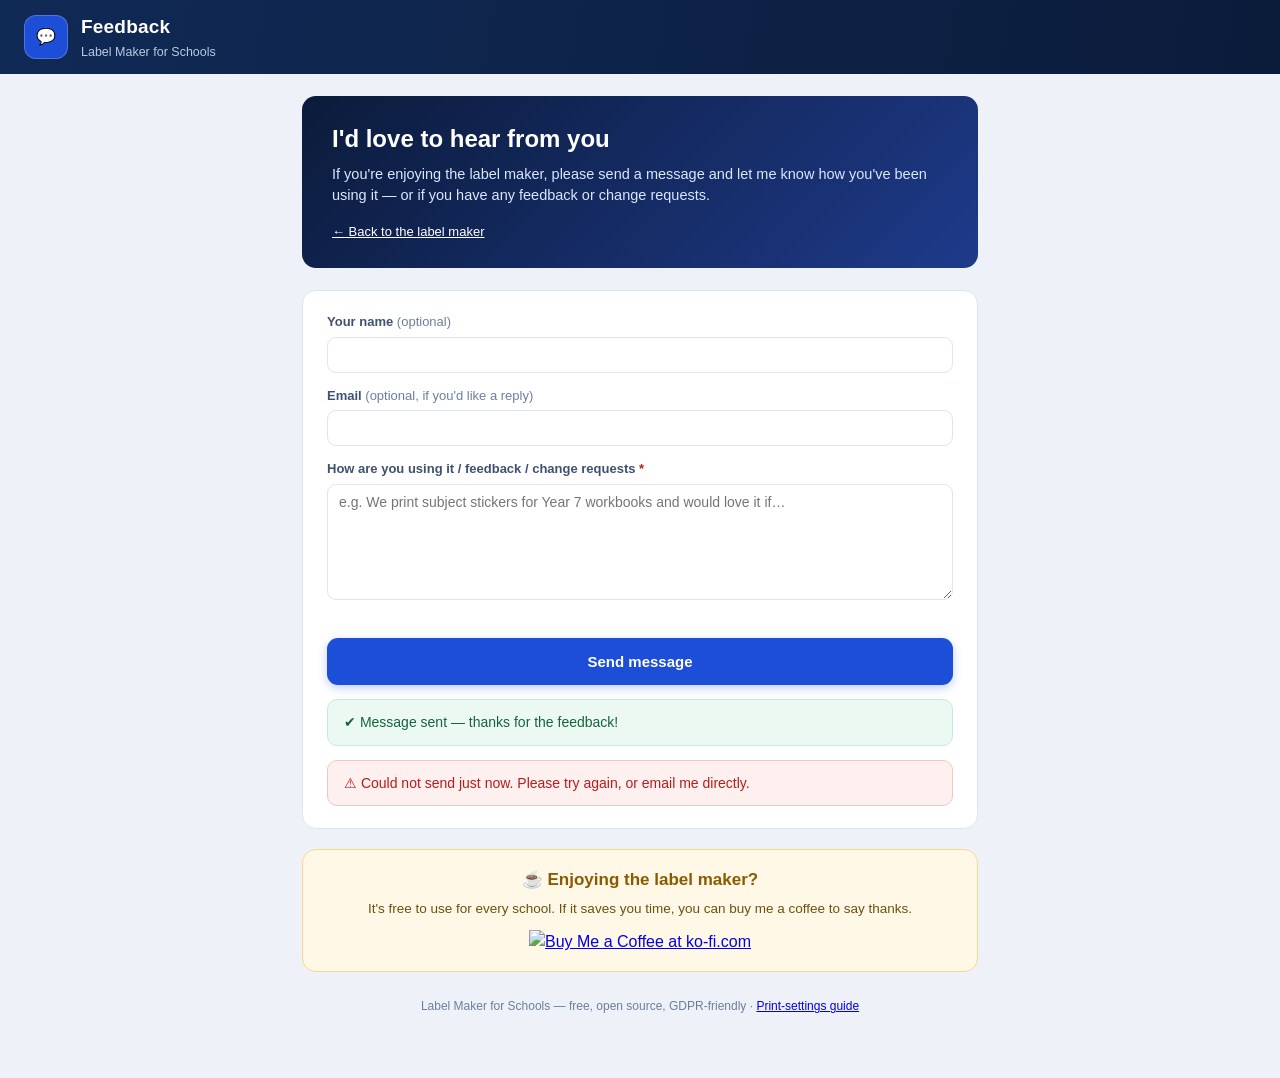
==== feedback.html @ dceca5a8 "Add logo size option, feedback page with ko-fi support and header links" ====
<!DOCTYPE html>
<html lang="en">
<head>
<meta charset="UTF-8">
<meta name="viewport" content="width=device-width, initial-scale=1.0">
<title>Feedback — Label Maker for Schools</title>
<meta name="description" content="Send feedback or change requests for the Label Maker for Schools.">
<link rel="stylesheet" href="styles.css?v=9">
<link rel="icon" href="data:image/svg+xml,<svg xmlns='http://www.w3.org/2000/svg' viewBox='0 0 100 100'><text y='.9em' font-size='90'>💬</text></svg>">

<style>
  .fb-main { max-width: 720px; margin: 22px auto; padding: 0 22px 40px; }
  .fb-hero {
    background: linear-gradient(135deg, #0b1b3a, #1e3a8a);
    color: #fff; border-radius: 14px; padding: 26px 30px; margin-bottom: 22px;
  }
  .fb-hero h2 { margin: 0 0 8px; font-size: 24px; }
  .fb-hero p { margin: 4px 0; color: #dbe6ff; font-size: 14.5px; }
  .fb-hero .back-link { display: inline-block; margin-top: 12px; color: #fff; font-size: 13px; }
  .card { background: #fff; border: 1px solid var(--border); border-radius: 14px; padding: 22px 24px; }
  .field { margin-bottom: 14px; }
  .field label { display: block; font-size: 13px; font-weight: 600; color: var(--body); margin-bottom: 5px; }
  .field .opt { font-weight: 400; color: var(--muted); }
  .field input, .field textarea {
    width: 100%; box-sizing: border-box; padding: 9px 11px;
    border: 1px solid var(--border); border-radius: 9px;
    font-size: 14px; font-family: inherit; color: var(--ink); background: #fff;
  }
  .field input:focus, .field textarea:focus { outline: 2px solid rgba(29,78,216,.25); outline-offset: 1px; }
  .fb-status { display: none; margin-top: 14px; padding: 12px 16px; border-radius: 10px; font-size: 14px; }
  .fb-status.ok { display: block; background: #ecf9f3; border: 1px solid #c2ecdb; color: #14653e; }
  .fb-status.err { display: block; background: #fdf0ee; border: 1px solid #f3c6c0; color: #b91c1c; }
  .coffee-box {
    margin-top: 20px; padding: 18px 24px; border: 1px solid #f5d98b;
    background: #fff8e6; border-radius: 14px; text-align: center;
  }
  .coffee-box h3 { margin: 0 0 6px; font-size: 17px; color: #8a5a00; }
  .coffee-box p { margin: 0 0 12px; font-size: 13.5px; color: #6b5010; }
  .fb-footer { margin-top: 26px; font-size: 12px; color: var(--muted); text-align: center; }
</style>
</head>
<body>

<header class="app-header">
  <div class="header-inner">
    <div class="brand">
      <span class="brand-mark">💬</span>
      <div class="brand-text">
        <h1 class="brand-title">Feedback</h1>
        <p class="brand-sub">Label Maker for Schools</p>
      </div>
    </div>
  </div>
</header>

<main class="fb-main">
  <div class="fb-hero">
    <h2>I'd love to hear from you</h2>
    <p>If you're enjoying the label maker, please send a message and let me know how you've been using it — or if you have any feedback or change requests.</p>
    <a class="back-link" href="index.html">← Back to the label maker</a>
  </div>

  <div class="card">
    <form id="feedbackForm" action="https://formspree.io/f/meaolzeb" method="POST">
      <input type="hidden" name="_subject" value="Label Maker feedback">
      <input type="text" name="_gotcha" style="display:none" tabindex="-1" autocomplete="off" aria-hidden="true">

      <div class="field">
        <label for="fbName">Your name <span class="opt">(optional)</span></label>
        <input type="text" id="fbName" name="name" maxlength="100" autocomplete="name">
      </div>
      <div class="field">
        <label for="fbEmail">Email <span class="opt">(optional, if you'd like a reply)</span></label>
        <input type="email" id="fbEmail" name="_replyto" maxlength="120" autocomplete="email">
      </div>
      <div class="field">
        <label for="fbMsg">How are you using it / feedback / change requests <span style="color:#b91c1c">*</span></label>
        <textarea id="fbMsg" name="message" rows="6" required maxlength="3000" placeholder="e.g. We print subject stickers for Year 7 workbooks and would love it if…"></textarea>
      </div>

      <button type="submit" class="btn-primary" style="width:100%">Send message</button>
      <div class="fb-status ok" id="fbOk">✔ Message sent — thanks for the feedback!</div>
      <div class="fb-status err" id="fbErr">⚠ Could not send just now. Please try again, or email me directly.</div>
    </form>
  </div>

  <!-- Coffee button -->
  <div class="coffee-box" id="coffeeBox">
    <h3>☕ Enjoying the label maker?</h3>
    <p>It's free to use for every school. If it saves you time, you can buy me a coffee to say thanks.</p>
    <a href="https://ko-fi.com/Q2K727N8IU" target="_blank" rel="noopener"><img height="36" style="border:0px;height:36px;" src="https://storage.ko-fi.com/cdn/kofi6.png?v=6" border="0" alt="Buy Me a Coffee at ko-fi.com"></a>
  </div>

  <div class="fb-footer">
    <span id="footerText">Label Maker for Schools — free, open source, GDPR-friendly</span> · <a href="print-guide.html">Print-settings guide</a>
  </div>
</main>

<script>
  document.getElementById("feedbackForm").addEventListener("submit", function (e) {
    e.preventDefault();
    var form = e.target;
    var btn = form.querySelector("button[type='submit']");
    var ok = document.getElementById("fbOk");
    var err = document.getElementById("fbErr");
    ok.style.display = "none";
    err.style.display = "none";
    btn.disabled = true;
    btn.textContent = "Sending…";
    fetch(form.action, {
      method: "POST",
      body: new FormData(form),
      headers: { "Accept": "application/json" },
    }).then(function (res) {
      if (res.ok) {
        form.hidden = true;
        ok.style.display = "block";
      } else {
        throw new Error("bad status");
      }
    }).catch(function () {
      btn.disabled = false;
      btn.textContent = "Send message";
      err.style.display = "block";
    });
  });
</script>
</body>
</html>
---- styles.css ----
/* ============================================================
   LABEL MAKER FOR SCHOOLS — styles
   (Screen UI. The print + sheet geometry below is kept exact.)
   ============================================================ */

:root {
  --primary: #1d4ed8;      /* runtime-overridden from config.js */
  --primary-dark: #1e40af; /* runtime-overridden from config.js */
  --navy: #102a56;
  --blue: #1464e8;
  --blue-soft: #f4f8fd;
  --ink: #16345f;
  --body: #3f5170;
  --muted: #6b7f9d;
  --bg: #eef2f8;
  --panel: #ffffff;
  --border: #dbe6f2;
  --pale: #eef4ff;
  --ok: #10a875;
  --radius: 11px;
}

* { box-sizing: border-box; }

html, body { margin: 0; padding: 0; }
body {
  font-family: -apple-system, "Segoe UI", Helvetica, Arial, sans-serif;
  background: var(--bg);
  color: var(--body);
  line-height: 1.45;
}

[hidden] { display: none !important; }

.sr-only {
  position: absolute; width: 1px; height: 1px; padding: 0; margin: -1px;
  overflow: hidden; clip: rect(0 0 0 0); white-space: nowrap; border: 0;
}

/* ---------- Header ---------- */
.app-header {
  background: linear-gradient(100deg, #102a56 0%, #0b1b3a 100%);
  color: #fff;
}
.header-inner {
  max-width: 1540px; margin: 0 auto; padding: 13px 24px;
  display: flex; align-items: center; justify-content: space-between; gap: 18px; flex-wrap: wrap;
}
.brand { display: flex; align-items: center; gap: 13px; }
.brand-logo {
  display: none; width: auto; height: 46px; max-width: 180px;
  object-fit: contain; border-radius: 8px;
}
.brand-mark {
  width: 44px; height: 44px; border-radius: 12px;
  background: var(--primary); color: #fff; font-weight: 800; font-size: 16px;
  display: flex; align-items: center; justify-content: center; letter-spacing: 1px;
  box-shadow: inset 0 0 0 1px rgba(255,255,255,.22);
}
.brand-title { margin: 0; font-size: 19px; letter-spacing: .2px; font-weight: 800; }
.brand-sub { margin: 2px 0 0; font-size: 12.5px; color: #b9c9e2; }
.header-actions { display: flex; align-items: center; gap: 12px; flex-wrap: wrap; }
.header-link {
  color: #fff; text-decoration: none; font-size: 12.5px; font-weight: 600;
  border: 1px solid rgba(255,255,255,.28); border-radius: 8px; padding: 7px 12px;
  transition: background .12s;
}
.header-link:hover { background: rgba(255,255,255,.1); }
.gdpr-badge {
  display: flex; gap: 9px; align-items: center;
  background: rgba(255,255,255,.08); border: 1px solid rgba(255,255,255,.15);
  padding: 7px 13px; border-radius: 10px;
}
.gdpr-dot { width: 9px; height: 9px; border-radius: 50%; background: #4ade80; box-shadow: 0 0 0 3px rgba(74,222,128,.25); flex: none; }
.gdpr-badge strong { font-size: 12px; display: block; line-height: 1.2; }
.gdpr-badge small { font-size: 10.5px; color: #b9c9e2; }

/* ---------- Layout ---------- */
.layout {
  max-width: 1540px; margin: 24px auto; padding: 0 24px;
  display: grid; grid-template-columns: minmax(500px, .98fr) minmax(560px, 1.02fr);
  gap: 24px; align-items: start;
}
@media (max-width: 1180px) {
  .layout { grid-template-columns: 1fr; }
  .preview-panel { position: static; }
}
@media (max-width: 560px) {
  .layout { margin: 16px auto; padding: 0 14px; }
}

.panel {
  background: var(--panel); border: 1px solid var(--border);
  border-radius: var(--radius); padding: 22px;
}
.controls-panel { border-top: 3px solid var(--primary); }
.card-title { margin: 0; font-size: 18px; color: var(--ink); font-weight: 800; }
.card-sub { margin: 3px 0 0; font-size: 12.5px; color: var(--muted); }

.panel-title { margin: 0; font-size: 15px; color: var(--ink); font-weight: 800; }
.preview-head { display: flex; align-items: baseline; justify-content: space-between; gap: 10px; flex-wrap: wrap; margin-bottom: 12px; }
.preview-meta { font-size: 12px; color: var(--muted); }
.preview-panel { position: sticky; top: 18px; }

/* ---------- Numbered steps ---------- */
.step { margin-top: 26px; }
.step-head { display: flex; align-items: center; gap: 10px; margin-bottom: 10px; }
.step-num {
  width: 26px; height: 26px; border-radius: 50%; flex: none;
  background: var(--blue); color: #fff; font-size: 13px; font-weight: 800;
  display: flex; align-items: center; justify-content: center;
}
.step-title { margin: 0; font-size: 15px; font-weight: 800; color: var(--ink); }

/* ---------- Upload ---------- */
.upload-area {
  border: 2px dashed #c3d4ec; border-radius: var(--radius);
  padding: 30px 16px; text-align: center; cursor: pointer;
  background: #fbfdff; transition: border-color .15s, background .15s;
}
.upload-area:hover, .upload-area.dragover { border-color: var(--primary); background: #f4f8fd; }
.upload-icon {
  width: 46px; height: 46px; margin: 0 auto; border-radius: 50%;
  background: var(--blue-soft); border: 1px solid #d6e4f5;
  display: flex; align-items: center; justify-content: center; font-size: 21px;
}
.upload-main { margin: 10px 0 5px; font-size: 14.5px; color: var(--body); }
.upload-hint { margin: 0; font-size: 11.5px; color: var(--muted); }
.upload-error { color: #b91c1c; font-size: 12px; margin: 10px 0 0; }
.linklike { color: var(--primary); text-decoration: underline; cursor: pointer; }

.file-status {
  display: flex; align-items: center; justify-content: space-between; gap: 8px;
  margin-top: 12px; padding: 9px 12px; border-radius: 9px;
  background: #e9faf2; border: 1px solid #b9e6cf; font-size: 13px; color: #14653e;
}

/* ---------- Buttons ---------- */
.btn-primary {
  width: 100%; padding: 15px 18px; margin-top: 18px;
  background: var(--primary); color: #fff; border: 0; border-radius: var(--radius);
  font-size: 15px; font-weight: 700; cursor: pointer;
  box-shadow: 0 3px 10px rgba(29,78,216,.28);
  transition: filter .15s;
}
.btn-primary:hover { filter: brightness(1.07); }
.btn-primary:disabled { opacity: .45; cursor: not-allowed; box-shadow: none; }

.btn-ghost {
  background: transparent; border: 1px solid var(--border); color: var(--primary-dark);
  border-radius: 9px; padding: 6px 12px; font-size: 13px; cursor: pointer;
}
.btn-ghost:hover { background: #f4f8fd; }
.btn-sm { margin-top: 0; }

.btn-soft {
  background: var(--blue-soft); border: 1px solid #d2e0f2; color: var(--blue);
  border-radius: 9px; padding: 7px 12px; font-size: 12.5px; font-weight: 600; cursor: pointer;
}
.btn-soft:hover { background: #eaf2fc; }
.sample-row { display: flex; gap: 8px; align-items: center; flex-wrap: wrap; margin-top: 10px; }
.sample-row .btn-soft { display: inline-flex; align-items: center; justify-content: center; }
a.btn-soft { text-decoration: none; text-align: center; }
.download-link { margin-top: 0; }

/* ---------- Field mapping ---------- */
.field-map { margin-top: 12px; }

.sort-row { display: flex; align-items: center; gap: 10px; margin-top: 14px; }
.sort-row label { font-size: 13px; color: var(--body); font-weight: 600; }
.sort-row select {
  padding: 8px 10px; border: 1px solid var(--border); border-radius: 8px;
  font-size: 13px; background: #fff; color: var(--body); cursor: pointer;
}
.sort-row select:focus { outline: 2px solid rgba(29,78,216,.25); outline-offset: 1px; }
.field-map > .field-map { margin-top: 0; }
.field-map > .field-map > label { display: block; font-size: 12px; color: var(--muted); margin-bottom: 5px; font-weight: 600; }
.field-map select, .field-map .fixed-input {
  width: 100%; padding: 9px 11px; border: 1px solid var(--border);
  border-radius: 9px; background: #fff; font-size: 13.5px; color: var(--ink);
  font-family: inherit;
}
.field-map select:focus, .field-map .fixed-input:focus { outline: 2px solid rgba(29,78,216,.25); outline-offset: 1px; }
.hint-text { font-size: 12px; color: var(--muted); margin: 6px 0 0; line-height: 1.5; }

/* ---------- Advanced details / checklist ---------- */
.adv-details {
  margin-top: 14px; border: 1px solid var(--border); border-radius: 11px; padding: 12px 14px;
  background: #fbfdff;
}
.adv-details summary { cursor: pointer; font-size: 13px; color: var(--primary-dark); font-weight: 700; }
.adv-details summary:hover { color: var(--blue); }
.check { display: flex; align-items: center; gap: 8px; font-size: 13px; margin: 9px 0; cursor: pointer; color: var(--body); }
.check input { accent-color: var(--primary); width: 16px; height: 16px; }
.colour-row { display: flex; align-items: center; gap: 10px; margin: 10px 0 6px; }
.colour-row label { font-size: 13px; color: var(--body); }
.colour-row input[type="color"] { width: 42px; height: 30px; padding: 2px; border: 1px solid var(--border); border-radius: 8px; background: #fff; cursor: pointer; }
.colour-row select {
  padding: 8px 10px; border: 1px solid var(--border); border-radius: 8px;
  font-size: 13px; background: #fff; color: var(--body); cursor: pointer;
}
.colour-row select:focus { outline: 2px solid rgba(29,78,216,.25); outline-offset: 1px; }
.colour-row select:disabled { opacity: .55; cursor: not-allowed; }
.hint-inline { font-size: 12px; color: var(--muted); }

/* ---------- Template cards ---------- */
.template-list { display: grid; grid-template-columns: 1fr 1fr; gap: 10px; margin-top: 4px; }
.template-card {
  position: relative;
  border: 1.5px solid var(--border); border-radius: 11px; padding: 11px 42px 11px 40px;
  cursor: pointer; background: #fff; text-align: left; font-family: inherit;
  transition: border-color .12s, background .12s, box-shadow .12s;
}
.template-card::before {
  content: ""; position: absolute; left: 12px; top: 50%; transform: translateY(-50%);
  width: 17px; height: 17px; border-radius: 50%;
  border: 2px solid #b9c9e2; background: #fff;
}
.template-card::after {
  content: ""; position: absolute; right: 12px; top: 50%; transform: translateY(-50%);
  width: 20px; height: 26px; border-radius: 3px;
  border: 1.5px solid #c9d8ee; background: #fff;
  background-image:
    repeating-linear-gradient(to bottom, #e2ebf6 0 1px, transparent 1px 4px),
    repeating-linear-gradient(to right,  #e2ebf6 0 1px, transparent 1px 6px);
}
.template-card:hover { border-color: #9db8dd; }
.template-card.selected { border-color: var(--primary); background: #f4f8fd; box-shadow: 0 0 0 3px rgba(29,78,216,.12); }
.template-card.selected::before {
  border-color: var(--primary);
  background: radial-gradient(circle, var(--primary) 0 4.5px, #fff 5.5px);
}
.template-card.selected::after { border-color: var(--primary); opacity: .9; }
.template-card .t-code { display: block; font-weight: 800; font-size: 14px; color: var(--ink); letter-spacing: .02em; }
.template-card .t-size { display: block; font-size: 12px; color: var(--body); margin-top: 1px; }
.template-card .t-note { display: block; font-size: 11px; color: var(--muted); margin-top: 1px; }

/* ---------- Label style cards ---------- */
.layout-cards { display: grid; grid-template-columns: repeat(3, 1fr); gap: 10px; margin-top: 4px; }
.layout-card {
  position: relative; display: flex; flex-direction: column; gap: 7px;
  border: 1.5px solid var(--border); border-radius: 11px; padding: 10px 10px 12px;
  cursor: pointer; background: #fff; text-align: left; font-family: inherit;
  transition: border-color .12s, background .12s, box-shadow .12s;
}
.layout-card:hover { border-color: #9db8dd; background: #fbfdff; }
.layout-card.selected { border-color: var(--primary); background: var(--pale); box-shadow: 0 0 0 3px rgba(29,78,216,.12); }
.layout-card.selected::after {
  content: "✓"; position: absolute; top: -9px; right: -9px; width: 22px; height: 22px;
  border-radius: 50%; background: var(--primary); color: #fff; font-size: 13px; font-weight: 800;
  display: flex; align-items: center; justify-content: center;
  box-shadow: 0 2px 6px rgba(20,80,180,.35); line-height: 1;
}
.layout-name { font-size: 13px; font-weight: 700; color: var(--ink); }
.layout-desc { font-size: 11px; color: var(--muted); line-height: 1.35; }

/* ---------- Logo size picker (label style step) ---------- */
.logo-size-row { display: flex; align-items: center; gap: 10px; margin-top: 12px; flex-wrap: wrap; }
.logo-size-row label { font-size: 13px; color: var(--body); font-weight: 600; }
.logo-size-row select {
  padding: 8px 10px; border: 1px solid var(--border); border-radius: 8px;
  font-size: 13px; background: #fff; color: var(--body); cursor: pointer;
}
.logo-size-row select:focus { outline: 2px solid rgba(29,78,216,.25); outline-offset: 1px; }

/* ---------- Mini label previews (decorative, screen only) ---------- */
.l-prev {
  display: flex; flex-direction: column; gap: 4px; height: 82px;
  padding: 9px 8px; border: 1px solid #e3ecf8; border-radius: 8px; background: #fff; overflow: hidden;
}
.l-prev .p-name { font-size: 11px; font-weight: 800; color: #16345f; text-align: center; line-height: 1.1; }
.l-prev .p-subj {
  font-size: 8px; font-weight: 700; color: var(--primary); text-align: center;
  background: rgba(29,78,216,.1); border-radius: 999px; padding: 2px 5px; align-self: center;
}
.l-prev-classic .p-bar {
  background: var(--primary); color: #fff; font-size: 6px; font-weight: 800;
  letter-spacing: .08em; text-transform: uppercase; text-align: center;
  padding: 2px 0; border-radius: 2px;
}
.l-prev-classic .p-name { margin-top: auto; }
.l-prev-classic .p-meta { font-size: 7px; color: var(--muted); text-align: center; }
.l-prev-badge { align-items: center; }
.l-prev-badge .p-badge {
  width: 24px; height: 24px; border-radius: 50%; margin-top: auto;
  background: var(--primary); color: #fff; font-size: 8px; font-weight: 800;
  display: flex; align-items: center; justify-content: center;
}
.l-prev-badge .p-subj { background: rgba(29,78,216,.14); color: #1d3fa0; }
.l-prev-minimal { justify-content: center; gap: 6px; }
.l-prev-minimal .p-subj { font-size: 9px; padding: 3px 8px; }

/* ---------- Print-offset calibration (Printing options) ---------- */
.cal-box { margin-top: 12px; border-top: 1px dashed var(--border); padding-top: 12px; }
.cal-title { font-size: 13px; font-weight: 700; color: var(--ink); margin: 0 0 4px; }
.cal-row { display: flex; align-items: center; gap: 8px; margin: 8px 0 0; }
.cal-row label { font-size: 12px; color: var(--muted); width: 70px; flex: 0 0 auto; }
.cal-row label span { font-weight: 700; color: var(--primary-dark); }
.cal-row input {
  width: 90px; padding: 6px 8px; border: 1px solid var(--border);
  border-radius: 8px; font-size: 13px; font-family: inherit;
}
.cal-btns { display: flex; gap: 6px; flex-wrap: wrap; margin-top: 10px; }
.cal-btns .btn-ghost { margin-top: 0; }
.cal-status {
  margin: 8px 0 0; font-size: 12px; color: var(--primary-dark);
  transition: opacity .4s; opacity: 0; line-height: 1.45;
}

/* ---------- How it works ---------- */
.about-block {
  margin-top: 18px; padding: 13px 15px; background: #f7f9fc;
  border: 1px solid var(--border); border-radius: 11px; font-size: 12.5px;
}
.about-block h3 { margin: 0 0 6px; font-size: 13px; color: var(--ink); }
.about-block ul { margin: 0; padding-left: 16px; }
.about-block li { margin: 3px 0; }
.how-list { margin: 0; padding-left: 16px; }
.how-list li { margin: 4px 0; }
.print-note { font-size: 12px; color: var(--muted); text-align: center; margin: 10px 0 0; }

/* ---------- Privacy strip ---------- */
.privacy-strip {
  margin-top: 14px; padding: 10px 13px; border-radius: 10px;
  background: #ecf9f3; border: 1px solid #c2ecdb;
  font-size: 12px; color: #14653e;
  display: flex; align-items: center; gap: 8px; flex-wrap: wrap;
}
.privacy-strip a { color: #0c7a4e; font-weight: 600; margin-left: auto; }

/* Calibration test sheet — mm ruler down the left edge & along the top */
.cal-tick { position: absolute; left: 0; width: 6mm; background: rgba(17,17,17,.55); }
.cal-num { position: absolute; left: 7mm; font-size: 7px; line-height: 5mm; color: #666; }
.cal-hick { position: absolute; top: 0; background: rgba(17,17,17,.7); width: 0.4mm; height: 4mm; }
.cal-hick.big { height: 5.5mm; }
.cal-head {
  position: absolute; top: 8mm; left: 30mm; z-index: 0;
  font-size: 10px; color: #888;
}

/* ---------- Preview scroll area (screen only) ---------- */
.sheet-scroll {
  overflow-x: auto; max-height: calc(100vh - 250px); overflow-y: auto;
  background: radial-gradient(circle, #cfddf0 1.15px, transparent 1.45px);
  background-size: 18px 18px;
  border: 1px solid var(--border); border-radius: 12px; padding: 18px;
  scrollbar-width: thin;
}
.preview-stage { position: relative; }
.a4-badge {
  position: absolute; top: 22px; right: 28px; z-index: 2; pointer-events: none;
  background: #fff; border: 1px solid var(--border); border-radius: 999px;
  font-size: 10.5px; font-weight: 700; color: var(--muted);
  padding: 4px 10px; box-shadow: 0 2px 8px rgba(20,60,120,.14);
}
@media (max-width: 560px) {
  .template-list, .layout-cards { grid-template-columns: 1fr; }
}

/* ------------------------------------------------------------
   ON-SCREEN A4 SHEET (live preview)
   ------------------------------------------------------------ */
.sheet {
  width: 210mm; height: 297mm;
  background: #fff; margin: 0 auto 22px; position: relative;
  box-shadow: 0 4px 18px rgba(0,0,0,.18);
  page-break-after: always;
}
.sheet-pad { position: absolute; inset: 0; }

/* Label cells positioned in millimetres (driven by JS inline styles) */
.label-cell {
  position: absolute; overflow: hidden;
}

/* Guide outlines (dashed) — hidden when toggled off / when printing clean */
.label-cell.guides::after {
  content: ""; position: absolute; inset: 0;
  border: 0.35mm dashed #d3382c; border-radius: var(--r, 1.6mm); pointer-events: none;
}
.sheet.no-guides .label-cell.guides::after { display: none; }

/* Label interior */
.label-inner {
  position: absolute; inset: 0;
  display: flex; flex-direction: column; overflow: hidden;
  border-radius: var(--r, 1.6mm);
}
/* colour = single accent band = true, else text-only */
.label-inner.color {
  background: var(--label-bg, #ffffff);
}

.label-school {
  flex: none; font-weight: 700; letter-spacing: .05em; text-transform: uppercase;
  text-align: center; white-space: nowrap; overflow: hidden;
  font-size: var(--school-fs, 3mm); padding: 4% 6% 0;
}
.label-school.bar {
  color: var(--bar-text, #fff); background: var(--bar-bg, transparent);
  font-size: var(--school-fs, 3mm); padding: 2.5% 6%;
  display: flex; align-items: center; justify-content: center; gap: 3%;
}
.lbl-logo { height: calc(var(--school-fs, 3mm) * 1.5 * var(--logo-mult, 1)); width: auto; max-width: 100%; object-fit: contain; }
.lbl-school-text { overflow: hidden; text-overflow: ellipsis; }
.label-name {
  flex: 1 1 auto; font-weight: 800; line-height: 1.15;
  font-size: var(--name-fs, 5mm);
  display: flex; align-items: center; justify-content: center; text-align: center; overflow: hidden;
  padding: 0 6%;
}
.label-subject {
  flex: none; text-align: center; font-weight: 600; padding: 0 10% 4%;
  font-size: var(--subj-fs, 3mm);
  overflow: hidden; text-overflow: ellipsis; white-space: nowrap;
}
.label-meta {
  flex: none; display: flex; justify-content: center; gap: 6%; padding: 0 8% 3%;
  font-size: var(--meta-fs, 2.5mm); text-align: center;
}
.label-meta span { font-weight: 600; white-space: nowrap; overflow: hidden; }

/* Different arrangement modes */
.label-inner.badge .label-name { align-items: center; padding-bottom: 2%; }
.label-inner.badge .label-subject {
  background: var(--accent-soft, #e2e8f0); border-radius: 99px; margin: 0 8% 4%;
  padding: 1.5% 4%;
}
/* Badge layout: put the logo above the school name, centred on the strip */
.label-inner.badge .label-school {
  display: flex; flex-direction: column; align-items: center; justify-content: center;
  text-align: center; white-space: normal;
}
.label-inner.badge .label-school.bar { padding: 3.5% 6%; }
.label-inner.badge .lbl-school-text { max-width: 100%; }
.label-inner.minimal .label-school { display: none; }
.label-inner.minimal .label-meta { display: none; }
.app-footer {
  background: #0b1b3a; color: #b9c9e2; width: 100%;
  padding: 15px 24px 18px; font-size: 12px;
  display: flex; gap: 10px; flex-wrap: wrap; justify-content: center; align-items: center;
}
.footer-sep { color: rgba(255,255,255,.25); }
.footer-link { color: #fff; text-decoration: none; font-weight: 600; }
.footer-link:hover { text-decoration: underline; }

/* ============================================================
   PRINT — exact A4 at 100%. Hide the whole UI.
   ============================================================ */
@page {
  size: A4 portrait;
  margin: 0;
}

@media screen {
  #printRoot { display: none; }
}

@media print {
  body { background: #fff; }
  .app-header, .layout .controls-panel, .preview-panel, .app-footer,
  .sheet-scroll { display: none !important; }

  /* Hide every body child except #printRoot — prevents Chrome/Edge adding
     a blank trailing page (the in-flow siblings create a pagination break). */
  body > :not(#printRoot) { display: none !important; }

  #printRoot { display: block; }

  .sheet.print-sheet {
    width: 210mm; height: 296.8mm; margin: 0; box-shadow: none;
    page-break-after: always; break-after: page; position: relative;
  }
  .sheet.print-sheet:last-child { page-break-after: auto; break-after: auto; }

  * { -webkit-print-color-adjust: exact !important; print-color-adjust: exact !important; }
}
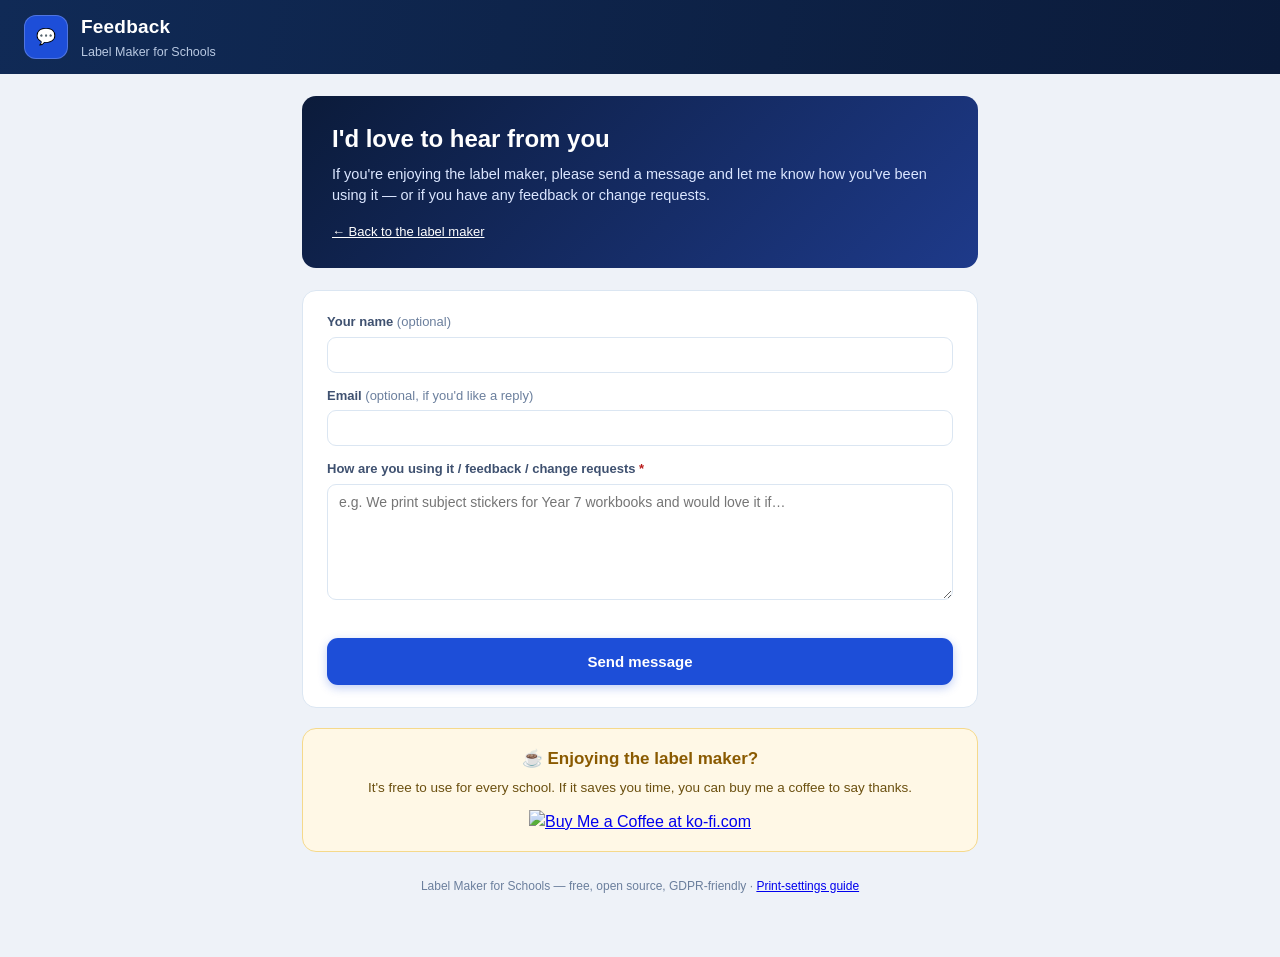
==== commit fcccf80b: "Hide feedback status banners until a message is actually sent" ====
--- a/feedback.html
+++ b/feedback.html
@@ -5,6 +5,17 @@
 <meta name="viewport" content="width=device-width, initial-scale=1.0">
 <title>Feedback — Label Maker for Schools</title>
 <meta name="description" content="Send feedback or change requests for the Label Maker for Schools.">
+<link rel="canonical" href="https://labels.welwyntech.co.uk/feedback.html">
+<meta name="robots" content="index, follow">
+
+<meta property="og:type" content="website">
+<meta property="og:site_name" content="Label Maker for Schools">
+<meta property="og:title" content="Feedback — Label Maker for Schools">
+<meta property="og:description" content="Send feedback or change requests for the Label Maker for Schools.">
+<meta property="og:url" content="https://labels.welwyntech.co.uk/feedback.html">
+<meta property="og:image" content="https://labels.welwyntech.co.uk/assets/og-image.png">
+<meta name="twitter:card" content="summary_large_image">
+
 <link rel="stylesheet" href="styles.css?v=9">
 <link rel="icon" href="data:image/svg+xml,<svg xmlns='http://www.w3.org/2000/svg' viewBox='0 0 100 100'><text y='.9em' font-size='90'>💬</text></svg>">
 
@@ -28,8 +39,8 @@
   }
   .field input:focus, .field textarea:focus { outline: 2px solid rgba(29,78,216,.25); outline-offset: 1px; }
   .fb-status { display: none; margin-top: 14px; padding: 12px 16px; border-radius: 10px; font-size: 14px; }
-  .fb-status.ok { display: block; background: #ecf9f3; border: 1px solid #c2ecdb; color: #14653e; }
-  .fb-status.err { display: block; background: #fdf0ee; border: 1px solid #f3c6c0; color: #b91c1c; }
+  .fb-status.ok { background: #ecf9f3; border: 1px solid #c2ecdb; color: #14653e; }
+  .fb-status.err { background: #fdf0ee; border: 1px solid #f3c6c0; color: #b91c1c; }
   .coffee-box {
     margin-top: 20px; padding: 18px 24px; border: 1px solid #f5d98b;
     background: #fff8e6; border-radius: 14px; text-align: center;
--- a/styles.css
+++ b/styles.css
@@ -66,6 +66,11 @@
   transition: background .12s;
 }
 .header-link:hover { background: rgba(255,255,255,.1); }
+button.header-link {
+  font-family: inherit; cursor: pointer; background: transparent;
+  line-height: 1.4;
+}
+button.header-link:active { transform: translateY(1px); }
 .gdpr-badge {
   display: flex; gap: 9px; align-items: center;
   background: rgba(255,255,255,.08); border: 1px solid rgba(255,255,255,.15);
@@ -101,6 +106,22 @@
 .preview-head { display: flex; align-items: baseline; justify-content: space-between; gap: 10px; flex-wrap: wrap; margin-bottom: 12px; }
 .preview-meta { font-size: 12px; color: var(--muted); }
 .preview-panel { position: sticky; top: 18px; }
+
+/* ---------- What can I use this for? ---------- */
+.use-cases { grid-column: 1 / -1; border-top: 3px solid var(--primary); }
+.use-head { margin-bottom: 16px; }
+.use-grid {
+  list-style: none; margin: 0; padding: 0;
+  display: grid; gap: 12px;
+  grid-template-columns: repeat(auto-fit, minmax(250px, 1fr));
+}
+.use-item {
+  margin: 0; padding: 13px 15px; border: 1px solid var(--border);
+  border-radius: var(--radius); background: var(--pale);
+}
+.use-name { margin: 0 0 4px; font-size: 13.5px; font-weight: 800; color: var(--ink); }
+.use-desc { margin: 0; font-size: 12px; line-height: 1.5; color: var(--muted); }
+.use-foot { margin: 16px 0 0; font-size: 12.5px; color: var(--muted); }
 
 /* ---------- Numbered steps ---------- */
 .step { margin-top: 26px; }
@@ -162,6 +183,33 @@
 .sample-row .btn-soft { display: inline-flex; align-items: center; justify-content: center; }
 a.btn-soft { text-decoration: none; text-align: center; }
 .download-link { margin-top: 0; }
+
+/* ---------- Paste-a-list mode (no CSV needed) ---------- */
+.source-tabs { display: flex; gap: 7px; margin-bottom: 14px; }
+.source-tab {
+  flex: 1; padding: 9px 10px; border: 1px solid var(--border);
+  border-radius: 9px; background: #fff; cursor: pointer;
+  font-size: 12.5px; font-weight: 700; color: var(--muted);
+  transition: background .15s, border-color .15s, color .15s;
+}
+.source-tab:hover { background: var(--blue-soft); color: var(--ink); }
+.source-tab.is-active {
+  background: var(--pale); border-color: var(--primary);
+  color: var(--primary); box-shadow: inset 0 0 0 1px var(--primary);
+}
+.paste-box {
+  width: 100%; box-sizing: border-box; min-height: 140px; resize: vertical;
+  padding: 12px 13px; border: 1.5px dashed var(--border); border-radius: 10px;
+  background: #fbfdff; color: var(--ink);
+  font: 500 14px/1.65 ui-monospace, Consolas, "Courier New", monospace;
+}
+.paste-box::placeholder { color: #9fb0c8; }
+.paste-box:focus { outline: none; border-style: solid; border-color: var(--primary); }
+.paste-actions { display: flex; gap: 10px; align-items: center; flex-wrap: wrap; margin-top: 10px; }
+.paste-hint { font-size: 12px; color: var(--muted); }
+@media (max-width: 560px) {
+  .source-tabs { flex-direction: column; }
+}
 
 /* ---------- Field mapping ---------- */
 .field-map { margin-top: 12px; }
@@ -319,6 +367,13 @@
 .how-list li { margin: 4px 0; }
 .print-note { font-size: 12px; color: var(--muted); text-align: center; margin: 10px 0 0; }
 
+/* Skipped-row notice (rows with no or partial pupil name) */
+.skipped-note {
+  margin: 10px 0 0; padding: 10px 13px; border-radius: 10px;
+  background: #fff8e6; border: 1px solid #f5d98b; color: #8a5a00;
+  font-size: 12.5px; line-height: 1.5; white-space: pre-line;
+}
+
 /* ---------- Privacy strip ---------- */
 .privacy-strip {
   margin-top: 14px; padding: 10px 13px; border-radius: 10px;
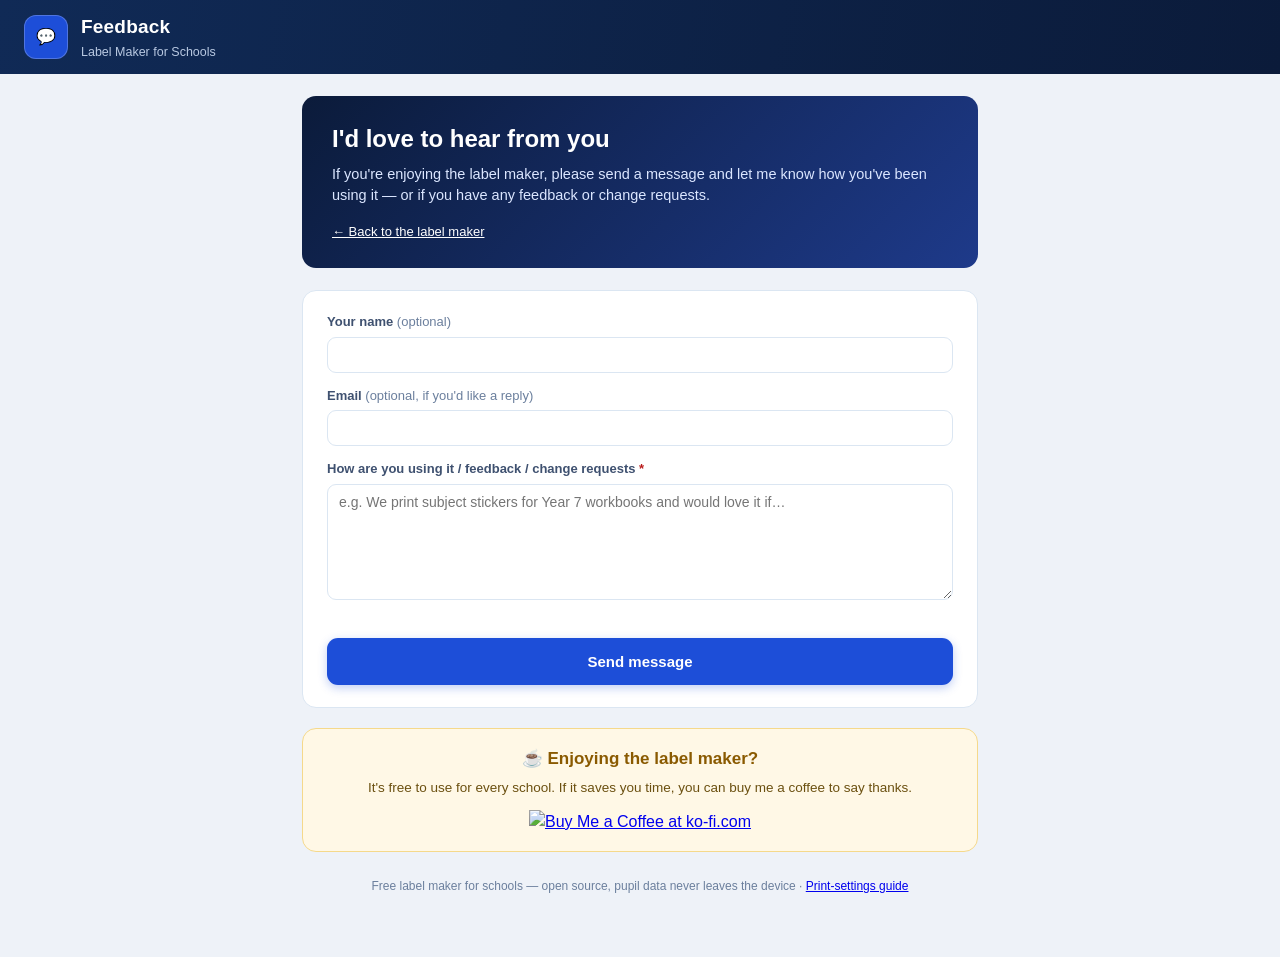
==== commit ab37a2ca: "SEO pass: clearer title/H1/intro, benefits + privacy + printing sections, structured data, brand san" ====
--- a/feedback.html
+++ b/feedback.html
@@ -103,7 +103,7 @@
   </div>
 
   <div class="fb-footer">
-    <span id="footerText">Label Maker for Schools — free, open source, GDPR-friendly</span> · <a href="print-guide.html">Print-settings guide</a>
+    <span id="footerText">Free label maker for schools — open source, pupil data never leaves the device</span> · <a href="print-guide.html">Print-settings guide</a>
   </div>
 </main>
 
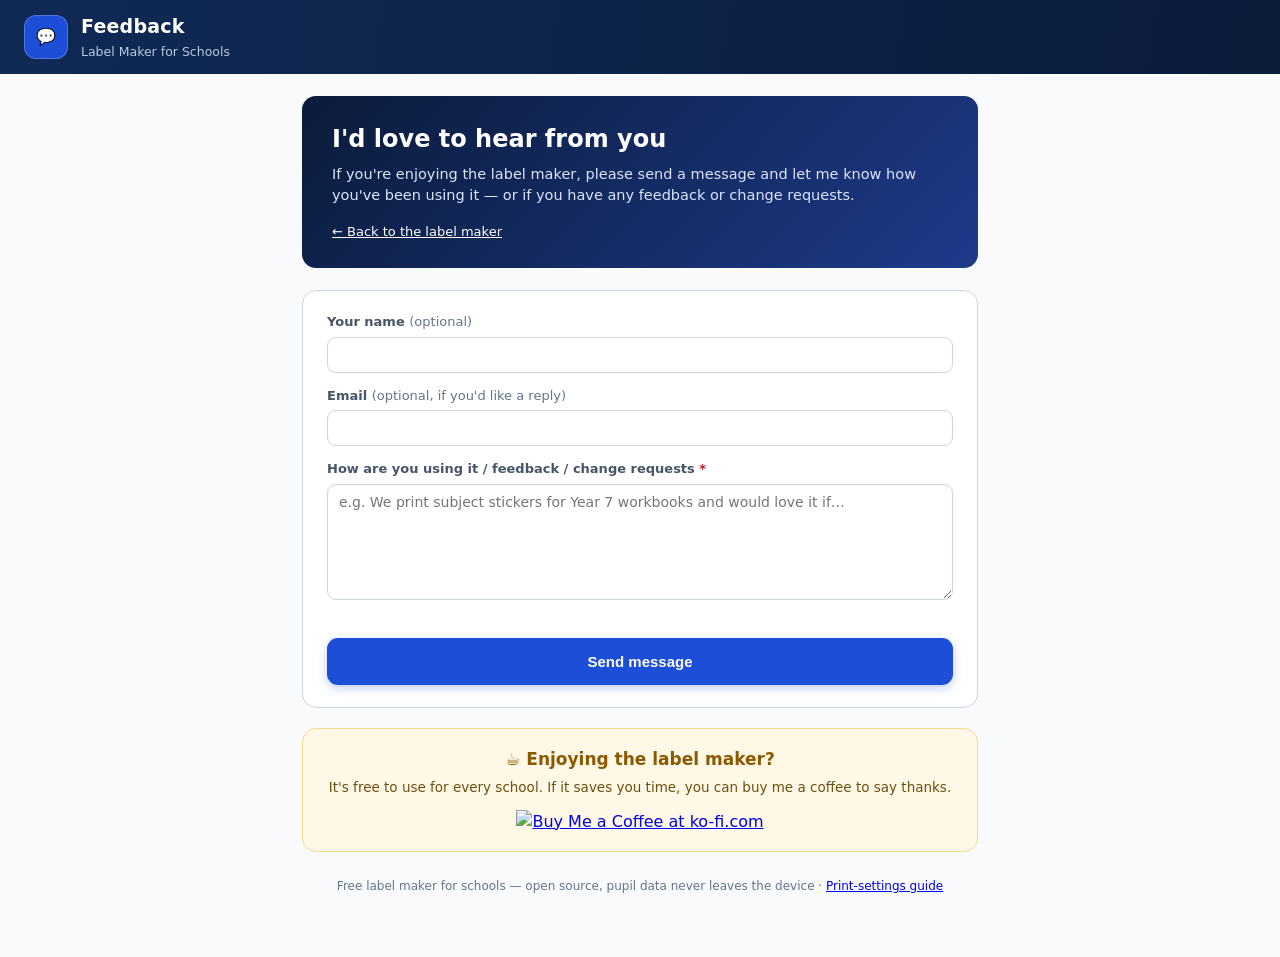
==== commit 07748d1e: "Subtle visual polish: slate palette, Inter-first stack, stateful buttons, unified keyboard focus" ====
--- a/feedback.html
+++ b/feedback.html
@@ -13,10 +13,10 @@
 <meta property="og:title" content="Feedback — Label Maker for Schools">
 <meta property="og:description" content="Send feedback or change requests for the Label Maker for Schools.">
 <meta property="og:url" content="https://labels.welwyntech.co.uk/feedback.html">
-<meta property="og:image" content="https://labels.welwyntech.co.uk/assets/og-image.png">
+<meta property="og:image" content="https://labels.welwyntech.co.uk/assets/og-image.png?v=2">
 <meta name="twitter:card" content="summary_large_image">
 
-<link rel="stylesheet" href="styles.css?v=9">
+<link rel="stylesheet" href="styles.css?v=10">
 <link rel="icon" href="data:image/svg+xml,<svg xmlns='http://www.w3.org/2000/svg' viewBox='0 0 100 100'><text y='.9em' font-size='90'>💬</text></svg>">
 
 <style>
--- a/styles.css
+++ b/styles.css
@@ -9,12 +9,12 @@
   --navy: #102a56;
   --blue: #1464e8;
   --blue-soft: #f4f8fd;
-  --ink: #16345f;
-  --body: #3f5170;
-  --muted: #6b7f9d;
-  --bg: #eef2f8;
+  --ink: #1E293B;
+  --body: #475569;
+  --muted: #64748B;
+  --bg: #F8FAFC;
   --panel: #ffffff;
-  --border: #dbe6f2;
+  --border: #CBD5E1;
   --pale: #eef4ff;
   --ok: #10a875;
   --radius: 11px;
@@ -24,7 +24,7 @@
 
 html, body { margin: 0; padding: 0; }
 body {
-  font-family: -apple-system, "Segoe UI", Helvetica, Arial, sans-serif;
+  font-family: Inter, system-ui, -apple-system, "Segoe UI", sans-serif;
   background: var(--bg);
   color: var(--body);
   line-height: 1.45;
@@ -35,6 +35,20 @@
 .sr-only {
   position: absolute; width: 1px; height: 1px; padding: 0; margin: -1px;
   overflow: hidden; clip: rect(0 0 0 0); white-space: nowrap; border: 0;
+}
+
+/* Keyboard focus ring (visible but not garish) */
+:focus-visible {
+  outline: 3px solid rgba(37, 99, 235, 0.25);
+  outline-offset: 2px;
+}
+
+@media (prefers-reduced-motion: reduce) {
+  *, *::before, *::after {
+    animation-duration: 0.01ms !important;
+    animation-iteration-count: 1 !important;
+    transition-duration: 0.01ms !important;
+  }
 }
 
 /* ---------- Header ---------- */
@@ -122,6 +136,8 @@
 .use-name { margin: 0 0 4px; font-size: 13.5px; font-weight: 800; color: var(--ink); }
 .use-desc { margin: 0; font-size: 12px; line-height: 1.5; color: var(--muted); }
 .use-foot { margin: 16px 0 0; font-size: 12.5px; color: var(--muted); }
+.panel a:not([class]), .use-foot a { color: var(--primary); text-decoration: underline; transition: color 150ms ease; }
+.panel a:not([class]):hover, .use-foot a:hover { color: var(--primary-dark); }
 
 /* ---------- Numbered steps ---------- */
 .step { margin-top: 26px; }
@@ -148,7 +164,8 @@
 .upload-main { margin: 10px 0 5px; font-size: 14.5px; color: var(--body); }
 .upload-hint { margin: 0; font-size: 11.5px; color: var(--muted); }
 .upload-error { color: #b91c1c; font-size: 12px; margin: 10px 0 0; }
-.linklike { color: var(--primary); text-decoration: underline; cursor: pointer; }
+.linklike { color: var(--primary); text-decoration: underline; cursor: pointer; transition: color 150ms ease; }
+.linklike:hover { color: var(--primary-dark); }
 
 .file-status {
   display: flex; align-items: center; justify-content: space-between; gap: 8px;
@@ -162,23 +179,28 @@
   background: var(--primary); color: #fff; border: 0; border-radius: var(--radius);
   font-size: 15px; font-weight: 700; cursor: pointer;
   box-shadow: 0 3px 10px rgba(29,78,216,.28);
-  transition: filter .15s;
-}
-.btn-primary:hover { filter: brightness(1.07); }
+  transition: background-color 150ms ease, border-color 150ms ease, color 150ms ease;
+}
+.btn-primary:hover:not(:disabled) { background: var(--primary-dark); }
+.btn-primary:active:not(:disabled) { background: #1e3a8a; }
 .btn-primary:disabled { opacity: .45; cursor: not-allowed; box-shadow: none; }
 
 .btn-ghost {
   background: transparent; border: 1px solid var(--border); color: var(--primary-dark);
   border-radius: 9px; padding: 6px 12px; font-size: 13px; cursor: pointer;
-}
-.btn-ghost:hover { background: #f4f8fd; }
+  transition: background-color 150ms ease, border-color 150ms ease, color 150ms ease;
+}
+.btn-ghost:hover:not(:disabled) { background: #f4f8fd; border-color: #b9c9e2; }
+.btn-ghost:active:not(:disabled) { background: #e8eef7; }
 .btn-sm { margin-top: 0; }
 
 .btn-soft {
   background: var(--blue-soft); border: 1px solid #d2e0f2; color: var(--blue);
   border-radius: 9px; padding: 7px 12px; font-size: 12.5px; font-weight: 600; cursor: pointer;
-}
-.btn-soft:hover { background: #eaf2fc; }
+  transition: background-color 150ms ease, border-color 150ms ease, color 150ms ease;
+}
+.btn-soft:hover:not(:disabled) { background: #eaf2fc; border-color: #b9c9e2; }
+.btn-soft:active:not(:disabled) { background: #dae7f7; }
 .sample-row { display: flex; gap: 8px; align-items: center; flex-wrap: wrap; margin-top: 10px; }
 .sample-row .btn-soft { display: inline-flex; align-items: center; justify-content: center; }
 a.btn-soft { text-decoration: none; text-align: center; }
@@ -220,7 +242,6 @@
   padding: 8px 10px; border: 1px solid var(--border); border-radius: 8px;
   font-size: 13px; background: #fff; color: var(--body); cursor: pointer;
 }
-.sort-row select:focus { outline: 2px solid rgba(29,78,216,.25); outline-offset: 1px; }
 .field-map > .field-map { margin-top: 0; }
 .field-map > .field-map > label { display: block; font-size: 12px; color: var(--muted); margin-bottom: 5px; font-weight: 600; }
 .field-map select, .field-map .fixed-input {
@@ -228,15 +249,18 @@
   border-radius: 9px; background: #fff; font-size: 13.5px; color: var(--ink);
   font-family: inherit;
 }
-.field-map select:focus, .field-map .fixed-input:focus { outline: 2px solid rgba(29,78,216,.25); outline-offset: 1px; }
 .hint-text { font-size: 12px; color: var(--muted); margin: 6px 0 0; line-height: 1.5; }
+
+/* Form controls: stronger blue border on keyboard focus (global ring above) */
+:is(select, textarea, input:not([type="checkbox"]):not([type="radio"]):not([type="color"])):focus-visible { border-color: var(--primary); }
+.field-map .fixed-input:focus { border-color: var(--primary); outline: 3px solid rgba(37, 99, 235, 0.22); outline-offset: 1px; }
 
 /* ---------- Advanced details / checklist ---------- */
 .adv-details {
   margin-top: 14px; border: 1px solid var(--border); border-radius: 11px; padding: 12px 14px;
   background: #fbfdff;
 }
-.adv-details summary { cursor: pointer; font-size: 13px; color: var(--primary-dark); font-weight: 700; }
+.adv-details summary { cursor: pointer; font-size: 13px; color: var(--primary-dark); font-weight: 700; transition: color 150ms ease; }
 .adv-details summary:hover { color: var(--blue); }
 .check { display: flex; align-items: center; gap: 8px; font-size: 13px; margin: 9px 0; cursor: pointer; color: var(--body); }
 .check input { accent-color: var(--primary); width: 16px; height: 16px; }
@@ -247,7 +271,6 @@
   padding: 8px 10px; border: 1px solid var(--border); border-radius: 8px;
   font-size: 13px; background: #fff; color: var(--body); cursor: pointer;
 }
-.colour-row select:focus { outline: 2px solid rgba(29,78,216,.25); outline-offset: 1px; }
 .colour-row select:disabled { opacity: .55; cursor: not-allowed; }
 .hint-inline { font-size: 12px; color: var(--muted); }
 
@@ -309,14 +332,13 @@
   padding: 8px 10px; border: 1px solid var(--border); border-radius: 8px;
   font-size: 13px; background: #fff; color: var(--body); cursor: pointer;
 }
-.logo-size-row select:focus { outline: 2px solid rgba(29,78,216,.25); outline-offset: 1px; }
 
 /* ---------- Mini label previews (decorative, screen only) ---------- */
 .l-prev {
   display: flex; flex-direction: column; gap: 4px; height: 82px;
   padding: 9px 8px; border: 1px solid #e3ecf8; border-radius: 8px; background: #fff; overflow: hidden;
 }
-.l-prev .p-name { font-size: 11px; font-weight: 800; color: #16345f; text-align: center; line-height: 1.1; }
+.l-prev .p-name { font-size: 11px; font-weight: 800; color: var(--ink); text-align: center; line-height: 1.1; }
 .l-prev .p-subj {
   font-size: 8px; font-weight: 700; color: var(--primary); text-align: center;
   background: rgba(29,78,216,.1); border-radius: 999px; padding: 2px 5px; align-self: center;
@@ -382,6 +404,7 @@
   display: flex; align-items: center; gap: 8px; flex-wrap: wrap;
 }
 .privacy-strip a { color: #0c7a4e; font-weight: 600; margin-left: auto; }
+.privacy-strip a:hover { color: #0a5f3c; }
 
 /* Calibration test sheet — mm ruler down the left edge & along the top */
 .cal-tick { position: absolute; left: 0; width: 6mm; background: rgba(17,17,17,.55); }
